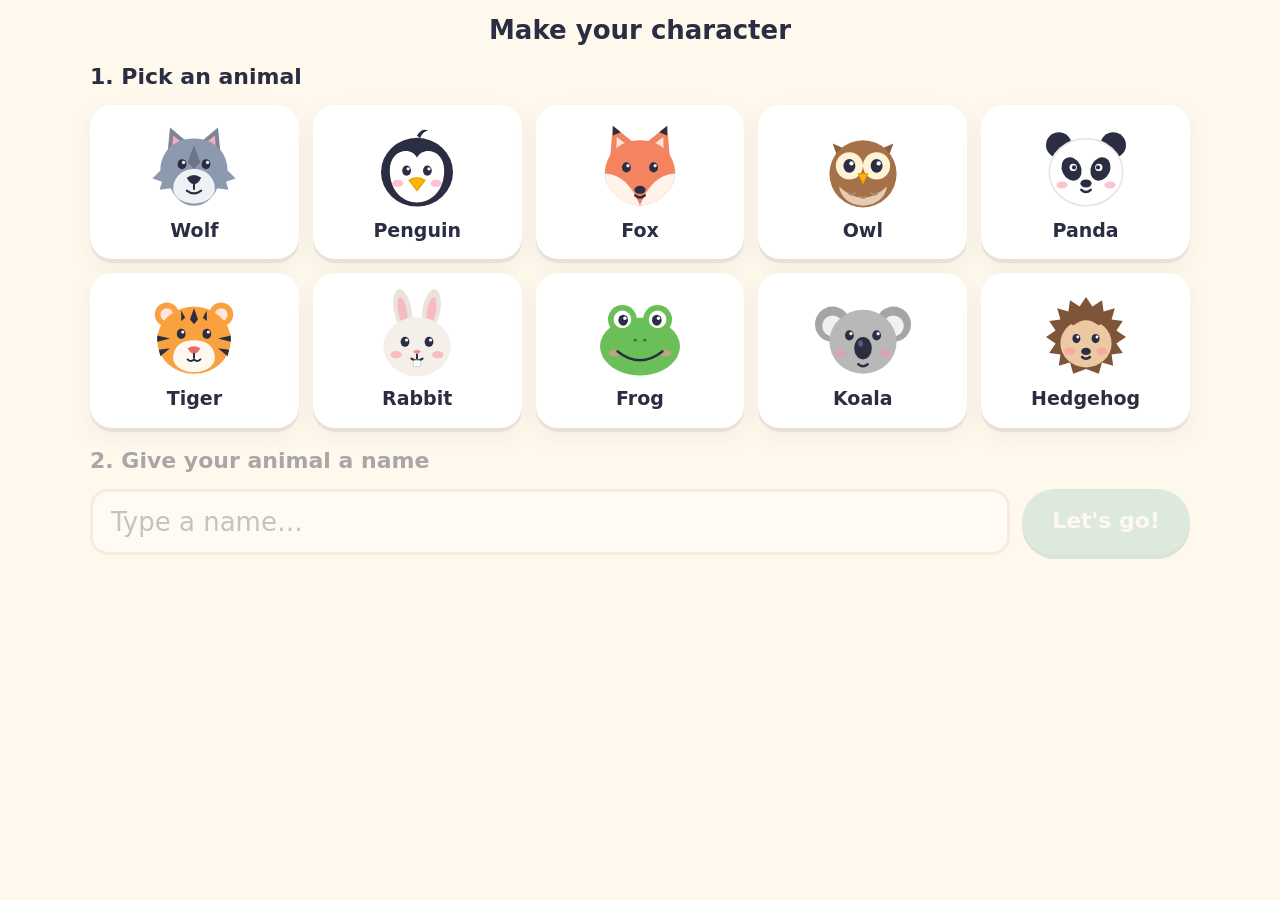
==== maths-classroom/index.html @ 8167c70f "Add Critter Classroom maths game at /maths-classroom/ Touch-friendly maths practice for iPad: column" ====
<!doctype html>
<html lang="en-GB">
<head>
  <meta charset="utf-8">
  <meta name="viewport" content="width=device-width, initial-scale=1, maximum-scale=1, viewport-fit=cover">
  <title>Critter Classroom</title>
  <meta name="description" content="A gentle maths game: practise column addition, subtraction, times tables and division, and build your own classroom.">
  <meta name="theme-color" content="#FFF8EC">
  <meta name="apple-mobile-web-app-capable" content="yes">
  <meta name="mobile-web-app-capable" content="yes">
  <meta name="apple-mobile-web-app-title" content="Critters">
  <meta name="apple-mobile-web-app-status-bar-style" content="default">
  <link rel="apple-touch-icon" href="apple-touch-icon.png">
  <link rel="icon" href="icon-192.png">
  <link rel="manifest" href="manifest.webmanifest">
  <link rel="stylesheet" href="css/style.css">
</head>
<body>
  <main id="app"></main>
  <noscript>Critter Classroom needs JavaScript turned on.</noscript>
  <script type="module" src="js/main.js"></script>
</body>
</html>
---- maths-classroom/css/style.css ----
:root {
  color-scheme: light;
  --bg: #FFF8EC;
  --card: #FFFFFF;
  --ink: #2B2D42;
  --muted: #6C6F80;
  --line: #EADFCB;
  --brand: #2A9D8F;
  --brand-dark: #1F7A6F;
  --add: #F4845F;
  --sub: #3A9AD9;
  --mul: #43AA8B;
  --div: #8E6CCF;
  --good: #2A9D8F;
  --oops: #F4A261;
  --reveal: #4D7CFE;
  --radius: 22px;
  --shadow: 0 4px 0 rgba(43, 45, 66, .08), 0 8px 24px rgba(43, 45, 66, .06);
  --font: ui-rounded, "SF Pro Rounded", "Nunito", "Arial Rounded MT Bold", system-ui, sans-serif;
}

* { box-sizing: border-box; }
html, body { margin: 0; }
body {
  background: var(--bg);
  color: var(--ink);
  font-family: var(--font);
  font-size: 18px;
  line-height: 1.4;
  -webkit-user-select: none;
  user-select: none;
  -webkit-tap-highlight-color: transparent;
  overscroll-behavior: none;
  min-height: 100dvh;
}
button, input { font: inherit; color: inherit; }
button { touch-action: manipulation; cursor: pointer; border: 0; background: none; }
input { -webkit-user-select: text; user-select: text; }
h1, h2, h3 { margin: 0; line-height: 1.15; }
.muted { color: var(--muted); }
.center-text { text-align: center; }

#app { min-height: 100dvh; padding: max(16px, env(safe-area-inset-top)) max(16px, env(safe-area-inset-right)) max(16px, env(safe-area-inset-bottom)) max(16px, env(safe-area-inset-left)); }
.screen { max-width: 1100px; margin: 0 auto; }
.screen.center { text-align: center; }

/* ---------- Buttons ---------- */
.btn {
  background: var(--brand); color: #fff; border-radius: 999px; padding: 12px 22px; font-weight: 700;
  box-shadow: 0 4px 0 var(--brand-dark); min-height: 48px; transition: transform .08s;
}
.btn:active { transform: translateY(3px); box-shadow: 0 1px 0 var(--brand-dark); }
.btn:disabled { opacity: .4; }
.btn.ghost { background: var(--card); color: var(--ink); box-shadow: 0 3px 0 var(--line); border: 2px solid var(--line); }
.btn.big { font-size: 22px; padding: 14px 30px; min-height: 60px; }
.btn.small { padding: 4px 0; width: 44px; min-height: 44px; font-size: 22px; }
.btn.danger { background: #E5484D; box-shadow: 0 4px 0 #B83236; color: #fff; }
.btn.ghost.danger { background: var(--card); color: #C2383D; box-shadow: 0 3px 0 var(--line); }
.btn.toggle { background: var(--card); color: var(--muted); border: 2px solid var(--line); box-shadow: 0 3px 0 var(--line); }
.btn.toggle.on { color: var(--brand-dark); border-color: var(--brand); }

.topbar { display: grid; grid-template-columns: auto 1fr auto; align-items: center; gap: 12px; margin-bottom: 16px; }
.topbar h2 { text-align: center; font-size: 26px; }
.toggles { display: flex; gap: 8px; flex-wrap: wrap; justify-content: flex-end; }

/* ---------- Animals ---------- */
.animal { display: block; width: 100%; height: auto; }
.bob { animation: bob 3s ease-in-out infinite; }
@keyframes bob { 50% { transform: translateY(-5px) rotate(-2deg); } }
.jump { animation: jump .6s ease; }
.jump-loop { animation: jump 1.2s ease infinite; }
@keyframes jump { 0%, 100% { transform: none; } 30% { transform: translateY(-18px) scale(1.06); } 60% { transform: translateY(0) scale(.97, 1.03); } }

/* ---------- Speech bubbles ---------- */
.bubble {
  position: relative; background: var(--card); border: 3px solid var(--line); border-radius: 20px;
  padding: 12px 16px; font-size: 19px; box-shadow: var(--shadow);
}
.bubble::before {
  content: ""; position: absolute; left: -14px; top: 22px; border: 8px solid transparent;
  border-right: 12px solid var(--line);
}
.bubble.big { font-size: 22px; }
.bubble.happy { border-color: var(--good); background: #E8F7F4; }
.bubble.happy::before { border-right-color: var(--good); }
.bubble.oops { border-color: var(--oops); background: #FFF3E6; }
.bubble.oops::before { border-right-color: var(--oops); }
.bubble.hint { border-color: #F2C94C; background: #FFFBEA; }
.bubble.hint::before { border-right-color: #F2C94C; }

/* ---------- Player select ---------- */
.title { font-size: clamp(40px, 7vw, 64px); margin-top: 3vh; color: var(--brand-dark); letter-spacing: -.01em; }
.title span { color: var(--add); }
.subtitle { font-size: 24px; color: var(--muted); margin: 8px 0 28px; }
.player-grid { display: flex; flex-wrap: wrap; gap: 20px; justify-content: center; }
.player-card {
  width: 200px; background: var(--card); border-radius: var(--radius); padding: 20px 16px; box-shadow: var(--shadow);
  display: flex; flex-direction: column; align-items: center; gap: 4px; border: 3px solid transparent;
}
.player-card:active { transform: scale(.97); }
.player-card .animal { width: 120px; }
.pname { font-size: 24px; font-weight: 800; }
.pmeta { font-size: 15px; color: var(--muted); }
.player-card.new { border: 3px dashed var(--line); background: transparent; box-shadow: none; justify-content: center; min-height: 220px; }
.plus { font-size: 60px; color: var(--brand); line-height: 1; }
.grownups {
  position: relative; overflow: hidden; margin-top: 48px; color: var(--muted); font-size: 15px;
  padding: 10px 18px; border-radius: 999px; border: 2px solid var(--line); -webkit-touch-callout: none;
}
.grownups .fill { position: absolute; inset: 0; width: 0; background: rgba(42, 157, 143, .2); }
.grownups.holding .fill { width: 100%; transition: width 2s linear; }

/* ---------- Create ---------- */
.step { font-size: 22px; font-weight: 800; margin: 12px 0; }
.animal-grid { display: grid; grid-template-columns: repeat(5, 1fr); gap: 14px; }
@media (max-width: 700px) { .animal-grid { grid-template-columns: repeat(3, 1fr); } }
.animal-pick {
  background: var(--card); border-radius: var(--radius); padding: 12px; box-shadow: var(--shadow);
  border: 4px solid transparent; display: flex; flex-direction: column; align-items: center; font-weight: 700; font-size: 19px;
}
.animal-pick .animal { width: 96px; }
.animal-pick.chosen { border-color: var(--brand); background: #E8F7F4; transform: scale(1.04); }
.name-step { margin-top: 18px; }
.name-step.disabled { opacity: .4; }
.name-row { display: flex; gap: 12px; flex-wrap: wrap; }
.name-row input {
  flex: 1; min-width: 220px; font-size: 26px; padding: 12px 18px; border-radius: 18px; border: 3px solid var(--line);
  background: var(--card); outline: none;
}
.name-row input:focus { border-color: var(--brand); }
.chips { display: flex; gap: 10px; margin-top: 12px; flex-wrap: wrap; }
.chip { background: var(--card); border: 2px solid var(--line); border-radius: 999px; padding: 8px 18px; font-size: 18px; min-height: 44px; }

/* ---------- Home ---------- */
.hello { display: flex; align-items: center; gap: 24px; margin: 4px 0 22px; }
.hello .animal { width: 130px; flex: none; }
.subject-grid { display: grid; grid-template-columns: repeat(2, 1fr); gap: 16px; }
.subject {
  background: var(--card); border-radius: var(--radius); box-shadow: var(--shadow); padding: 18px 20px; text-align: left;
  display: grid; grid-template-columns: 76px 1fr; grid-template-rows: auto auto auto; column-gap: 16px; border-bottom: 6px solid var(--c);
}
.subject:active { transform: translateY(2px); }
.sym {
  grid-row: 1 / 4; width: 76px; height: 76px; border-radius: 20px; background: var(--c); color: #fff;
  font-size: 50px; font-weight: 800; display: grid; place-items: center; align-self: center;
}
.sname { font-size: 26px; font-weight: 800; }
.slevel { font-size: 16px; color: var(--muted); }
.dots { display: flex; gap: 5px; margin-top: 8px; }
.dots i { width: 14px; height: 14px; border-radius: 50%; background: var(--line); }
.dots i.done { background: var(--c); }
.dots i.now { background: #fff; border: 3px solid var(--c); }
.classroom-btn {
  margin-top: 16px; width: 100%; display: flex; align-items: center; gap: 20px; background: var(--card);
  border-radius: var(--radius); box-shadow: var(--shadow); padding: 12px 20px 12px 12px; text-align: left; font-size: 20px;
}
.mini-room { width: 220px; flex: none; border-radius: 14px; overflow: hidden; display: block; }
.mini-room svg { display: block; width: 100%; height: auto; }

/* ---------- Round ---------- */
#app.is-round { height: 100dvh; overflow: hidden; }
.round { height: 100%; display: flex; flex-direction: column; max-width: 1200px; margin: 0 auto; }
.round-top { margin-bottom: 10px; }
.progress { display: flex; gap: 5px; justify-content: center; flex-wrap: wrap; }
.progress i { width: 16px; height: 16px; border-radius: 50%; background: var(--line); }
.progress i.ok { background: var(--good); }
.progress i.seen { background: #B9C7FF; }
.progress i.now { background: #fff; border: 3px solid var(--c); transform: scale(1.15); }
.timer { min-width: 64px; text-align: right; font-weight: 700; color: var(--muted); font-variant-numeric: tabular-nums; }
.round-main { flex: 1; min-height: 0; display: grid; grid-template-columns: 1fr auto; gap: 20px; }
.work { display: flex; flex-direction: column; min-height: 0; }
.coach { display: flex; align-items: flex-start; gap: 18px; min-height: 96px; }
.coach .animal { width: 88px; flex: none; }
.coach .bubble { flex: 1; }
.question { flex: 1; display: grid; place-items: center; min-height: 0; overflow: auto; padding: 8px 0; }

.pad {
  align-self: center; display: grid; grid-template-columns: repeat(3, var(--key)); gap: 12px;
  --key: clamp(68px, 9vh, 92px); transition: opacity .2s;
}
.key {
  height: var(--key); border-radius: 22px; background: var(--card); box-shadow: 0 5px 0 var(--line);
  border: 2px solid var(--line); font-size: 38px; font-weight: 800;
}
.key:active { transform: translateY(4px); box-shadow: 0 1px 0 var(--line); }
.key.back { font-size: 30px; color: var(--muted); }
.key.hint { font-size: 26px; display: flex; flex-direction: column; align-items: center; justify-content: center; line-height: 1; background: #FFFBEA; border-color: #F2E3A6; box-shadow: 0 5px 0 #F2E3A6; }
.key.hint small { font-size: 14px; color: #8A6D00; margin-top: 4px; }
.key.check { grid-column: span 2; background: var(--brand); color: #fff; border-color: var(--brand-dark); box-shadow: 0 5px 0 var(--brand-dark); font-size: 30px; }
.key.check.next { background: var(--c); border-color: rgba(0, 0, 0, .15); box-shadow: 0 5px 0 rgba(0, 0, 0, .2); }
.pad.locked .key:not(.check) { opacity: .35; }

/* fact questions */
.fact { display: flex; align-items: center; gap: 22px; font-size: clamp(56px, 9vw, 96px); font-weight: 800; font-variant-numeric: tabular-nums; }
.fact-box {
  min-width: 2.6em; height: 1.3em; font-size: 1em; border-radius: 24px; background: var(--card);
  border: 5px solid var(--line); display: grid; place-items: center; padding: 0 .2em;
}

/* column grids */
.grid {
  /* scale the boxes to fit the space: fewer columns → bigger boxes */
  --cell: clamp(44px, min(calc((100vw - 400px) / var(--cols, 8)), calc((100dvh - 260px) / var(--rows, 6))), 100px);
  display: inline-flex; flex-direction: column; font-variant-numeric: tabular-nums; }
.g-row { display: flex; }
.c {
  width: var(--cell); height: var(--cell); display: grid; place-items: center; position: relative;
  font-size: calc(var(--cell) * .66); font-weight: 800;
}
.r-head .c { height: calc(var(--cell) * .5); font-size: calc(var(--cell) * .26); color: var(--muted); font-weight: 700; }
.r-scratch-row .c { height: calc(var(--cell) * .62); }
.row-label { font-size: 12px !important; color: var(--muted); font-weight: 600 !important; text-align: center; line-height: 1; }
.op { color: var(--c); }
.r-answer { border-top: 5px solid var(--ink); margin-top: 4px; padding-top: 6px; }
.c.in {
  width: calc(var(--cell) - 6px); height: calc(var(--cell) - 6px); margin: 3px; border-radius: 14px;
  background: var(--card); border: 3px solid var(--line);
}
.c.in.active { border-color: var(--c); box-shadow: 0 0 0 4px color-mix(in srgb, var(--c) 30%, transparent); }
.c.in.wrong { border-color: var(--oops); background: #FFF3E6; animation: shake .4s; }
.c.in.right { border-color: var(--good); background: #E8F7F4; color: var(--brand-dark); }
.c.in.revealed { border-color: var(--reveal); background: #EEF2FF; color: var(--reveal); }
@keyframes shake { 25% { transform: translateX(-5px); } 75% { transform: translateX(5px); } }
.scratch {
  width: calc(var(--cell) * .52); height: calc(var(--cell) * .52); border-radius: 9px; border: 2px dashed #CFC3AC;
  font-size: calc(var(--cell) * .36); font-weight: 800; color: #B5562F; background: rgba(255, 255, 255, .6);
}
.scratch.active, .mini.active { border-color: var(--c); border-style: solid; background: #fff; }
.strike-btn { border-radius: 12px; }
.strike-btn.struck { color: #B9AFA0; }
.strike-btn.struck::after { content: ""; position: absolute; left: 18%; right: 18%; top: 50%; height: 4px; background: #B5562F; transform: rotate(-35deg); border-radius: 2px; }

/* bus stop */
.r-quotient { margin-bottom: 4px; }
.r-shelter .dividend { border-top: 5px solid var(--ink); }
.r-shelter .dividend.first { border-left: 5px solid var(--ink); border-top-left-radius: 18px; }
.divisor { color: var(--c); }
.kind-bus .c { width: calc(var(--cell) * 1.3); }
.kind-bus .c.in { width: calc(var(--cell) * 1.3 - 6px); }
.kind-bus .c.divisor, .kind-bus .c.rem { width: var(--cell); }
.mini {
  position: absolute; left: 4px; top: 8px; width: calc(var(--cell) * .46); height: calc(var(--cell) * .46);
  border-radius: 8px; border: 2px dashed #CFC3AC; font-size: calc(var(--cell) * .3); font-weight: 800; color: #B5562F;
  background: rgba(255, 255, 255, .7); display: grid; place-items: center; padding: 0;
}
.kind-bus .c.digit.dividend { padding-left: calc(var(--cell) * .42); }
.rem { font-size: calc(var(--cell) * .5); }

/* ---------- Results ---------- */
.results-top { display: flex; align-items: center; justify-content: center; gap: 28px; margin-top: 2vh; }
.results-top .animal { width: 150px; }
.results-top h2 { font-size: 40px; color: var(--c); text-align: left; }
.score { font-size: 26px; margin: 6px 0; text-align: left; }
.stars { font-size: 46px; color: #FFC233; margin: 0; text-align: left; letter-spacing: 4px; }
.stars span { color: var(--line); }
.level-msg { font-size: 22px; max-width: 700px; margin: 16px auto 4px; }
.time-msg { font-size: 19px; color: var(--muted); margin: 4px 0; }
.break { background: #E8F7F4; display: inline-block; padding: 10px 18px; border-radius: 16px; font-size: 18px; }
.results h3 { margin: 22px 0 14px; font-size: 24px; }
.reward-grid { display: flex; justify-content: center; gap: 18px; flex-wrap: wrap; }
.reward {
  width: 220px; background: var(--card); border-radius: var(--radius); box-shadow: var(--shadow); padding: 16px;
  display: flex; flex-direction: column; align-items: center; gap: 10px; font-size: 20px; font-weight: 700; border: 3px solid transparent;
  animation: popin .5s backwards;
}
.reward:nth-child(2) { animation-delay: .12s; }
.reward:nth-child(3) { animation-delay: .24s; }
.reward:active { border-color: var(--brand); transform: scale(.97); }
.reward svg { width: 100%; height: 130px; }
@keyframes popin { from { opacity: 0; transform: scale(.6); } }

/* ---------- Classroom ---------- */
.classroom { max-width: calc((100dvh - 230px) * 1.667); margin: 0 auto; border-radius: var(--radius); overflow: hidden; box-shadow: var(--shadow); border: 6px solid #fff; }
.classroom-svg { display: block; width: 100%; height: auto; }
.classroom-svg .fresh { animation: drop 1s cubic-bezier(.3, 1.6, .5, 1) backwards .2s; }
@keyframes drop { from { opacity: 0; transform: translateY(-60px) scale(.6); } }
.new-item { text-align: center; font-size: 22px; margin: 0 0 12px; }
.screen .center-text .btn { margin-top: 18px; }

/* ---------- Grown-ups ---------- */
.parents { max-width: 900px; -webkit-user-select: text; user-select: text; }
.parent-actions { display: flex; gap: 12px; margin: 12px 0 20px; flex-wrap: wrap; }
.parent-card { background: var(--card); border-radius: var(--radius); box-shadow: var(--shadow); padding: 18px; margin-bottom: 18px; }
.parent-card header { display: flex; align-items: center; gap: 14px; margin-bottom: 12px; }
.parent-card header .animal { width: 64px; flex: none; }
.parent-card header div { flex: 1; }
.lv-row { display: grid; grid-template-columns: 150px 1fr 44px 44px; gap: 8px; align-items: center; padding: 6px 0; border-top: 1px solid var(--line); }
.lv-name { font-weight: 800; }
.hist { width: 100%; border-collapse: collapse; margin-top: 12px; font-size: 16px; }
.hist th, .hist td { text-align: left; padding: 6px 4px; border-top: 1px solid var(--line); }
.hist th { color: var(--muted); font-weight: 600; }

/* ---------- Modal ---------- */
.modal-wrap { position: fixed; inset: 0; background: rgba(43, 45, 66, .35); display: grid; place-items: center; z-index: 10; padding: 16px; }
.modal { background: var(--card); border-radius: var(--radius); padding: 24px; max-width: 420px; font-size: 20px; text-align: center; box-shadow: var(--shadow); }
.modal p { margin: 0 0 10px; }
.modal-btns { display: flex; gap: 12px; justify-content: center; margin-top: 16px; }

/* ---------- Portrait / small screens ---------- */
@media (orientation: portrait), (max-width: 760px) {
  .round-main { grid-template-columns: 1fr; grid-template-rows: 1fr auto; gap: 12px; }
  .pad { justify-self: center; grid-template-columns: repeat(6, var(--key)); --key: clamp(60px, 8vh, 84px); }
  .key.check { grid-column: 1 / -1; }
  .grid { --cell: clamp(40px, min(calc((100vw - 60px) / var(--cols, 8)), calc((100dvh - 520px) / var(--rows, 6))), 100px); }
}
@media (max-width: 760px) {
  .subject-grid { grid-template-columns: 1fr; }
  .hello .animal { width: 90px; }
  .mini-room { width: 130px; }
  .topbar h2 { font-size: 20px; }
  .lv-row { grid-template-columns: 1fr 44px 44px; }
  .lv-row .lv-label { grid-column: 1; grid-row: 2; font-size: 15px; }
  .pad { --key: 64px; gap: 8px; }
}
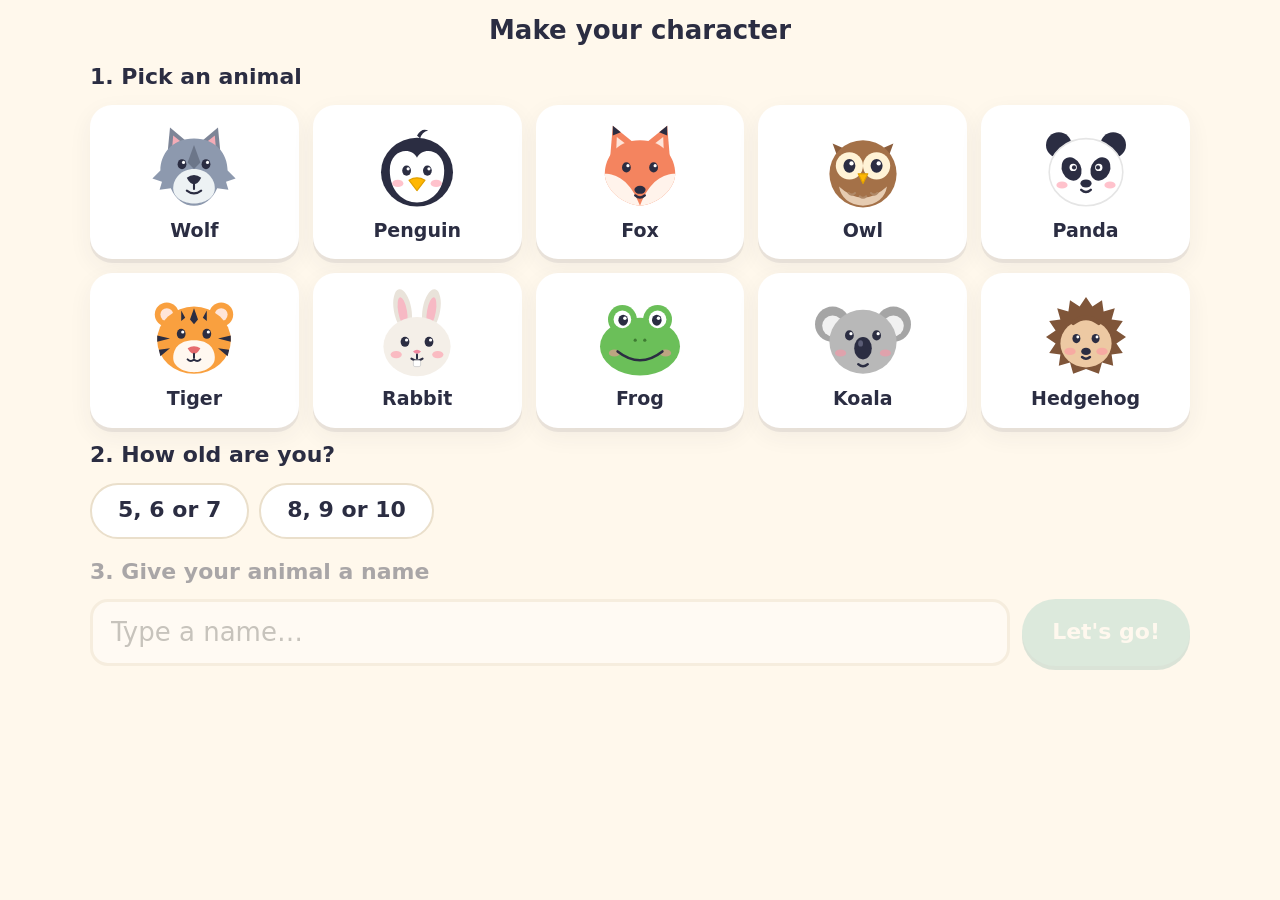
==== commit 563a541c: "Critter Classroom: dark mode, iPhone layouts, ages 5–7 questions - Switchable dark mode (follows the" ====
--- a/maths-classroom/index.html
+++ b/maths-classroom/index.html
@@ -13,6 +13,10 @@
   <link rel="apple-touch-icon" href="apple-touch-icon.png">
   <link rel="icon" href="icon-192.png">
   <link rel="manifest" href="manifest.webmanifest">
+  <script>
+    // Apply the saved light/dark choice before the page draws, so it doesn't flash.
+    try { var t = localStorage.getItem('critter-classroom-theme'); if (t === 'dark' || t === 'light') document.documentElement.dataset.theme = t; } catch (e) {}
+  </script>
   <link rel="stylesheet" href="css/style.css">
 </head>
 <body>
--- a/maths-classroom/css/style.css
+++ b/maths-classroom/css/style.css
@@ -1,26 +1,85 @@
+/* ---------- Colour tokens: light (default) ---------- */
 :root {
   color-scheme: light;
   --bg: #FFF8EC;
   --card: #FFFFFF;
+  --card-2: #FFFFFF;          /* answer boxes, key faces */
   --ink: #2B2D42;
   --muted: #6C6F80;
   --line: #EADFCB;
   --brand: #2A9D8F;
   --brand-dark: #1F7A6F;
+  --brand-ink: #1F7A6F;       /* brand-coloured text */
+  --on-brand: #FFFFFF;
+  --title-accent: #F4845F;
   --add: #F4845F;
   --sub: #3A9AD9;
   --mul: #43AA8B;
   --div: #8E6CCF;
   --good: #2A9D8F;
+  --good-bg: #E8F7F4;
   --oops: #F4A261;
+  --oops-bg: #FFF3E6;
+  --hint: #F2C94C;
+  --hint-bg: #FFFBEA;
+  --hint-line: #F2E3A6;
+  --hint-ink: #8A6D00;
   --reveal: #4D7CFE;
+  --reveal-bg: #EEF2FF;
+  --seen: #B9C7FF;
+  --scratch-line: #CFC3AC;
+  --scratch-bg: rgba(255, 255, 255, .6);
+  --scratch-ink: #B5562F;
+  --struck: #B9AFA0;
+  --star: #FFC233;
+  --danger: #E5484D;
+  --danger-dark: #B83236;
+  --danger-ink: #C2383D;
+  --overlay: rgba(43, 45, 66, .35);
+  --frame: #FFFFFF;           /* border round the classroom picture */
+  --art-filter: none;         /* dims the classroom picture in dark mode */
+  --animal-glow: none;        /* keeps dark animals visible on a dark page */
+  --shadow: 0 4px 0 rgba(43, 45, 66, .08), 0 8px 24px rgba(43, 45, 66, .06);
+
   --radius: 22px;
-  --shadow: 0 4px 0 rgba(43, 45, 66, .08), 0 8px 24px rgba(43, 45, 66, .06);
   --font: ui-rounded, "SF Pro Rounded", "Nunito", "Arial Rounded MT Bold", system-ui, sans-serif;
+}
+
+/* ---------- Colour tokens: dark ---------- */
+@media (prefers-color-scheme: dark) {
+  :root:not([data-theme="light"]) {
+    color-scheme: dark;
+    --bg: #1A1C29; --card: #262939; --card-2: #2E3245; --ink: #F2F0EA; --muted: #A4A7BA; --line: #3B3F57;
+    --brand: #2FAE9E; --brand-dark: #1D776C; --brand-ink: #5ED6C5; --on-brand: #FFFFFF; --title-accent: #FF9A76;
+    --add: #FF9270; --sub: #4FAEEA; --mul: #4FC29F; --div: #A585E6;
+    --good: #4FD1BE; --good-bg: #1E3A37; --oops: #F4A261; --oops-bg: #3B2C20;
+    --hint: #E9C46A; --hint-bg: #363020; --hint-line: #5A4E2C; --hint-ink: #F2D27A;
+    --reveal: #93ABFF; --reveal-bg: #262F57; --seen: #4A5AA0;
+    --scratch-line: #5B6080; --scratch-bg: rgba(255, 255, 255, .05); --scratch-ink: #FFB08A; --struck: #6B6F85;
+    --star: #FFC94D; --danger: #E5484D; --danger-dark: #A12A2E; --danger-ink: #FF8A8E;
+    --overlay: rgba(0, 0, 0, .6); --frame: #2E3245; --art-filter: brightness(.88) saturate(.95);
+    --animal-glow: drop-shadow(0 0 1.5px rgba(255, 255, 255, .55));
+    --shadow: 0 4px 0 rgba(0, 0, 0, .3), 0 8px 24px rgba(0, 0, 0, .25);
+  }
+}
+:root[data-theme="dark"] {
+  color-scheme: dark;
+  --bg: #1A1C29; --card: #262939; --card-2: #2E3245; --ink: #F2F0EA; --muted: #A4A7BA; --line: #3B3F57;
+  --brand: #2FAE9E; --brand-dark: #1D776C; --brand-ink: #5ED6C5; --on-brand: #FFFFFF; --title-accent: #FF9A76;
+  --add: #FF9270; --sub: #4FAEEA; --mul: #4FC29F; --div: #A585E6;
+  --good: #4FD1BE; --good-bg: #1E3A37; --oops: #F4A261; --oops-bg: #3B2C20;
+  --hint: #E9C46A; --hint-bg: #363020; --hint-line: #5A4E2C; --hint-ink: #F2D27A;
+  --reveal: #93ABFF; --reveal-bg: #262F57; --seen: #4A5AA0;
+  --scratch-line: #5B6080; --scratch-bg: rgba(255, 255, 255, .05); --scratch-ink: #FFB08A; --struck: #6B6F85;
+  --star: #FFC94D; --danger: #E5484D; --danger-dark: #A12A2E; --danger-ink: #FF8A8E;
+  --overlay: rgba(0, 0, 0, .6); --frame: #2E3245; --art-filter: brightness(.88) saturate(.95);
+  --animal-glow: drop-shadow(0 0 1.5px rgba(255, 255, 255, .55));
+  --shadow: 0 4px 0 rgba(0, 0, 0, .3), 0 8px 24px rgba(0, 0, 0, .25);
 }
 
 * { box-sizing: border-box; }
 html, body { margin: 0; }
+html { background: var(--bg); }
 body {
   background: var(--bg);
   color: var(--ink);
@@ -30,8 +89,10 @@
   -webkit-user-select: none;
   user-select: none;
   -webkit-tap-highlight-color: transparent;
+  -webkit-text-size-adjust: 100%;
   overscroll-behavior: none;
   min-height: 100dvh;
+  transition: background-color .25s, color .25s;
 }
 button, input { font: inherit; color: inherit; }
 button { touch-action: manipulation; cursor: pointer; border: 0; background: none; }
@@ -46,7 +107,7 @@
 
 /* ---------- Buttons ---------- */
 .btn {
-  background: var(--brand); color: #fff; border-radius: 999px; padding: 12px 22px; font-weight: 700;
+  background: var(--brand); color: var(--on-brand); border-radius: 999px; padding: 12px 22px; font-weight: 700;
   box-shadow: 0 4px 0 var(--brand-dark); min-height: 48px; transition: transform .08s;
 }
 .btn:active { transform: translateY(3px); box-shadow: 0 1px 0 var(--brand-dark); }
@@ -54,22 +115,24 @@
 .btn.ghost { background: var(--card); color: var(--ink); box-shadow: 0 3px 0 var(--line); border: 2px solid var(--line); }
 .btn.big { font-size: 22px; padding: 14px 30px; min-height: 60px; }
 .btn.small { padding: 4px 0; width: 44px; min-height: 44px; font-size: 22px; }
-.btn.danger { background: #E5484D; box-shadow: 0 4px 0 #B83236; color: #fff; }
-.btn.ghost.danger { background: var(--card); color: #C2383D; box-shadow: 0 3px 0 var(--line); }
-.btn.toggle { background: var(--card); color: var(--muted); border: 2px solid var(--line); box-shadow: 0 3px 0 var(--line); }
-.btn.toggle.on { color: var(--brand-dark); border-color: var(--brand); }
+.btn.danger { background: var(--danger); box-shadow: 0 4px 0 var(--danger-dark); color: #fff; }
+.btn.ghost.danger { background: var(--card); color: var(--danger-ink); box-shadow: 0 3px 0 var(--line); }
+.btn.toggle { background: var(--card); color: var(--muted); border: 2px solid var(--line); box-shadow: 0 3px 0 var(--line); white-space: nowrap; }
+.btn.toggle.on { color: var(--brand-ink); border-color: var(--brand); }
 
 .topbar { display: grid; grid-template-columns: auto 1fr auto; align-items: center; gap: 12px; margin-bottom: 16px; }
 .topbar h2 { text-align: center; font-size: 26px; }
 .toggles { display: flex; gap: 8px; flex-wrap: wrap; justify-content: flex-end; }
+.corner { display: flex; justify-content: flex-end; }
 
 /* ---------- Animals ---------- */
-.animal { display: block; width: 100%; height: auto; }
+.animal { display: block; width: 100%; height: auto; filter: var(--animal-glow); }
 .bob { animation: bob 3s ease-in-out infinite; }
 @keyframes bob { 50% { transform: translateY(-5px) rotate(-2deg); } }
 .jump { animation: jump .6s ease; }
 .jump-loop { animation: jump 1.2s ease infinite; }
 @keyframes jump { 0%, 100% { transform: none; } 30% { transform: translateY(-18px) scale(1.06); } 60% { transform: translateY(0) scale(.97, 1.03); } }
+@media (prefers-reduced-motion: reduce) { .bob, .jump, .jump-loop { animation: none; } }
 
 /* ---------- Speech bubbles ---------- */
 .bubble {
@@ -81,16 +144,16 @@
   border-right: 12px solid var(--line);
 }
 .bubble.big { font-size: 22px; }
-.bubble.happy { border-color: var(--good); background: #E8F7F4; }
+.bubble.happy { border-color: var(--good); background: var(--good-bg); }
 .bubble.happy::before { border-right-color: var(--good); }
-.bubble.oops { border-color: var(--oops); background: #FFF3E6; }
+.bubble.oops { border-color: var(--oops); background: var(--oops-bg); }
 .bubble.oops::before { border-right-color: var(--oops); }
-.bubble.hint { border-color: #F2C94C; background: #FFFBEA; }
-.bubble.hint::before { border-right-color: #F2C94C; }
+.bubble.hint { border-color: var(--hint); background: var(--hint-bg); }
+.bubble.hint::before { border-right-color: var(--hint); }
 
 /* ---------- Player select ---------- */
-.title { font-size: clamp(40px, 7vw, 64px); margin-top: 3vh; color: var(--brand-dark); letter-spacing: -.01em; }
-.title span { color: var(--add); }
+.title { font-size: clamp(40px, 7vw, 64px); margin-top: 2vh; color: var(--brand-ink); letter-spacing: -.01em; }
+.title span { color: var(--title-accent); }
 .subtitle { font-size: 24px; color: var(--muted); margin: 8px 0 28px; }
 .player-grid { display: flex; flex-wrap: wrap; gap: 20px; justify-content: center; }
 .player-card {
@@ -99,7 +162,7 @@
 }
 .player-card:active { transform: scale(.97); }
 .player-card .animal { width: 120px; }
-.pname { font-size: 24px; font-weight: 800; }
+.pname { font-size: 24px; font-weight: 800; overflow-wrap: anywhere; }
 .pmeta { font-size: 15px; color: var(--muted); }
 .player-card.new { border: 3px dashed var(--line); background: transparent; box-shadow: none; justify-content: center; min-height: 220px; }
 .plus { font-size: 60px; color: var(--brand); line-height: 1; }
@@ -107,24 +170,25 @@
   position: relative; overflow: hidden; margin-top: 48px; color: var(--muted); font-size: 15px;
   padding: 10px 18px; border-radius: 999px; border: 2px solid var(--line); -webkit-touch-callout: none;
 }
-.grownups .fill { position: absolute; inset: 0; width: 0; background: rgba(42, 157, 143, .2); }
+.grownups .fill { position: absolute; inset: 0; width: 0; background: color-mix(in srgb, var(--brand) 25%, transparent); }
 .grownups.holding .fill { width: 100%; transition: width 2s linear; }
 
 /* ---------- Create ---------- */
 .step { font-size: 22px; font-weight: 800; margin: 12px 0; }
 .animal-grid { display: grid; grid-template-columns: repeat(5, 1fr); gap: 14px; }
-@media (max-width: 700px) { .animal-grid { grid-template-columns: repeat(3, 1fr); } }
 .animal-pick {
   background: var(--card); border-radius: var(--radius); padding: 12px; box-shadow: var(--shadow);
   border: 4px solid transparent; display: flex; flex-direction: column; align-items: center; font-weight: 700; font-size: 19px;
 }
-.animal-pick .animal { width: 96px; }
-.animal-pick.chosen { border-color: var(--brand); background: #E8F7F4; transform: scale(1.04); }
+.animal-pick .animal { width: 96px; max-width: 100%; }
+.animal-pick.chosen { border-color: var(--brand); background: var(--good-bg); transform: scale(1.04); }
+.chip.age { font-size: 22px; padding: 10px 26px; min-height: 56px; font-weight: 700; }
+.chip.age.chosen { border-color: var(--brand); background: var(--good-bg); color: var(--brand-ink); }
 .name-step { margin-top: 18px; }
 .name-step.disabled { opacity: .4; }
 .name-row { display: flex; gap: 12px; flex-wrap: wrap; }
 .name-row input {
-  flex: 1; min-width: 220px; font-size: 26px; padding: 12px 18px; border-radius: 18px; border: 3px solid var(--line);
+  flex: 1; min-width: 200px; font-size: 26px; padding: 12px 18px; border-radius: 18px; border: 3px solid var(--line);
   background: var(--card); outline: none;
 }
 .name-row input:focus { border-color: var(--brand); }
@@ -146,15 +210,15 @@
 }
 .sname { font-size: 26px; font-weight: 800; }
 .slevel { font-size: 16px; color: var(--muted); }
-.dots { display: flex; gap: 5px; margin-top: 8px; }
+.dots { display: flex; gap: 5px; margin-top: 8px; flex-wrap: wrap; }
 .dots i { width: 14px; height: 14px; border-radius: 50%; background: var(--line); }
 .dots i.done { background: var(--c); }
-.dots i.now { background: #fff; border: 3px solid var(--c); }
+.dots i.now { background: var(--card); border: 3px solid var(--c); }
 .classroom-btn {
   margin-top: 16px; width: 100%; display: flex; align-items: center; gap: 20px; background: var(--card);
   border-radius: var(--radius); box-shadow: var(--shadow); padding: 12px 20px 12px 12px; text-align: left; font-size: 20px;
 }
-.mini-room { width: 220px; flex: none; border-radius: 14px; overflow: hidden; display: block; }
+.mini-room { width: 220px; flex: none; border-radius: 14px; overflow: hidden; display: block; filter: var(--art-filter); }
 .mini-room svg { display: block; width: 100%; height: auto; }
 
 /* ---------- Round ---------- */
@@ -164,8 +228,8 @@
 .progress { display: flex; gap: 5px; justify-content: center; flex-wrap: wrap; }
 .progress i { width: 16px; height: 16px; border-radius: 50%; background: var(--line); }
 .progress i.ok { background: var(--good); }
-.progress i.seen { background: #B9C7FF; }
-.progress i.now { background: #fff; border: 3px solid var(--c); transform: scale(1.15); }
+.progress i.seen { background: var(--seen); }
+.progress i.now { background: var(--card); border: 3px solid var(--c); transform: scale(1.15); }
 .timer { min-width: 64px; text-align: right; font-weight: 700; color: var(--muted); font-variant-numeric: tabular-nums; }
 .round-main { flex: 1; min-height: 0; display: grid; grid-template-columns: 1fr auto; gap: 20px; }
 .work { display: flex; flex-direction: column; min-height: 0; }
@@ -179,29 +243,39 @@
   --key: clamp(68px, 9vh, 92px); transition: opacity .2s;
 }
 .key {
-  height: var(--key); border-radius: 22px; background: var(--card); box-shadow: 0 5px 0 var(--line);
-  border: 2px solid var(--line); font-size: 38px; font-weight: 800;
+  height: var(--key); border-radius: 22px; background: var(--card-2); box-shadow: 0 5px 0 var(--line);
+  border: 2px solid var(--line); font-size: calc(var(--key) * .42); font-weight: 800;
 }
 .key:active { transform: translateY(4px); box-shadow: 0 1px 0 var(--line); }
-.key.back { font-size: 30px; color: var(--muted); }
-.key.hint { font-size: 26px; display: flex; flex-direction: column; align-items: center; justify-content: center; line-height: 1; background: #FFFBEA; border-color: #F2E3A6; box-shadow: 0 5px 0 #F2E3A6; }
-.key.hint small { font-size: 14px; color: #8A6D00; margin-top: 4px; }
-.key.check { grid-column: span 2; background: var(--brand); color: #fff; border-color: var(--brand-dark); box-shadow: 0 5px 0 var(--brand-dark); font-size: 30px; }
-.key.check.next { background: var(--c); border-color: rgba(0, 0, 0, .15); box-shadow: 0 5px 0 rgba(0, 0, 0, .2); }
+.key.back { font-size: calc(var(--key) * .33); color: var(--muted); }
+.key.hint { font-size: calc(var(--key) * .28); display: flex; flex-direction: column; align-items: center; justify-content: center; line-height: 1; background: var(--hint-bg); border-color: var(--hint-line); box-shadow: 0 5px 0 var(--hint-line); }
+.key.hint small { font-size: 14px; color: var(--hint-ink); margin-top: 4px; }
+.key.check { grid-column: span 2; background: var(--brand); color: var(--on-brand); border-color: var(--brand-dark); box-shadow: 0 5px 0 var(--brand-dark); font-size: calc(var(--key) * .33); }
+.key.check.next { background: var(--c); color: #fff; border-color: rgba(0, 0, 0, .15); box-shadow: 0 5px 0 rgba(0, 0, 0, .25); }
 .pad.locked .key:not(.check) { opacity: .35; }
 
 /* fact questions */
-.fact { display: flex; align-items: center; gap: 22px; font-size: clamp(56px, 9vw, 96px); font-weight: 800; font-variant-numeric: tabular-nums; }
-.fact-box {
-  min-width: 2.6em; height: 1.3em; font-size: 1em; border-radius: 24px; background: var(--card);
-  border: 5px solid var(--line); display: grid; place-items: center; padding: 0 .2em;
-}
+.fact { display: flex; align-items: center; gap: .25em; font-size: clamp(44px, min(9vw, 11vh), 96px); font-weight: 800; font-variant-numeric: tabular-nums; flex-wrap: wrap; justify-content: center; }
+/* geometry only: colours come from the .c.in state rules (active, wrong, right, revealed) */
+.c.in.fact-box { width: auto; min-width: 2.6em; height: 1.3em; margin: 0; font-size: 1em; border-radius: 24px; border-width: 5px; padding: 0 .2em; }
+
+/* dots to count (ages 5–7, first levels) */
+.fact-wrap { display: flex; flex-direction: column; align-items: center; }
+.counters { --dot: clamp(18px, min(4.6vh, 5.5vw), 42px); display: flex; align-items: center; justify-content: center; gap: calc(var(--dot) * .9); margin-top: 20px; flex-wrap: wrap; }
+.counters .grp { display: flex; flex-direction: column; gap: calc(var(--dot) * .35); }
+.counters .five { display: flex; gap: calc(var(--dot) * .3); }
+.counters i { width: var(--dot); height: var(--dot); border-radius: 50%; background: var(--c); position: relative; }
+.counters .gb i { background: var(--brand); }
+.counters i.x { background: transparent; border: 3px solid var(--struck); }
+.counters i.x::after { content: ""; position: absolute; left: 50%; top: -15%; width: 3px; height: 130%; background: var(--struck); transform: translateX(-50%) rotate(45deg); border-radius: 2px; }
+.counters .plus { font-size: calc(var(--dot) * 1.4); font-weight: 800; color: var(--muted); }
 
 /* column grids */
 .grid {
   /* scale the boxes to fit the space: fewer columns → bigger boxes */
   --cell: clamp(44px, min(calc((100vw - 400px) / var(--cols, 8)), calc((100dvh - 260px) / var(--rows, 6))), 100px);
-  display: inline-flex; flex-direction: column; font-variant-numeric: tabular-nums; }
+  display: inline-flex; flex-direction: column; font-variant-numeric: tabular-nums;
+}
 .g-row { display: flex; }
 .c {
   width: var(--cell); height: var(--cell); display: grid; place-items: center; position: relative;
@@ -214,21 +288,21 @@
 .r-answer { border-top: 5px solid var(--ink); margin-top: 4px; padding-top: 6px; }
 .c.in {
   width: calc(var(--cell) - 6px); height: calc(var(--cell) - 6px); margin: 3px; border-radius: 14px;
-  background: var(--card); border: 3px solid var(--line);
+  background: var(--card-2); border: 3px solid var(--line);
 }
 .c.in.active { border-color: var(--c); box-shadow: 0 0 0 4px color-mix(in srgb, var(--c) 30%, transparent); }
-.c.in.wrong { border-color: var(--oops); background: #FFF3E6; animation: shake .4s; }
-.c.in.right { border-color: var(--good); background: #E8F7F4; color: var(--brand-dark); }
-.c.in.revealed { border-color: var(--reveal); background: #EEF2FF; color: var(--reveal); }
+.c.in.wrong { border-color: var(--oops); background: var(--oops-bg); animation: shake .4s; }
+.c.in.right { border-color: var(--good); background: var(--good-bg); color: var(--brand-ink); }
+.c.in.revealed { border-color: var(--reveal); background: var(--reveal-bg); color: var(--reveal); }
 @keyframes shake { 25% { transform: translateX(-5px); } 75% { transform: translateX(5px); } }
 .scratch {
-  width: calc(var(--cell) * .52); height: calc(var(--cell) * .52); border-radius: 9px; border: 2px dashed #CFC3AC;
-  font-size: calc(var(--cell) * .36); font-weight: 800; color: #B5562F; background: rgba(255, 255, 255, .6);
-}
-.scratch.active, .mini.active { border-color: var(--c); border-style: solid; background: #fff; }
+  width: calc(var(--cell) * .52); height: calc(var(--cell) * .52); border-radius: 9px; border: 2px dashed var(--scratch-line);
+  font-size: calc(var(--cell) * .36); font-weight: 800; color: var(--scratch-ink); background: var(--scratch-bg); padding: 0;
+}
+.scratch.active, .mini.active { border-color: var(--c); border-style: solid; background: var(--card-2); }
 .strike-btn { border-radius: 12px; }
-.strike-btn.struck { color: #B9AFA0; }
-.strike-btn.struck::after { content: ""; position: absolute; left: 18%; right: 18%; top: 50%; height: 4px; background: #B5562F; transform: rotate(-35deg); border-radius: 2px; }
+.strike-btn.struck { color: var(--struck); }
+.strike-btn.struck::after { content: ""; position: absolute; left: 18%; right: 18%; top: 50%; height: 4px; background: var(--scratch-ink); transform: rotate(-35deg); border-radius: 2px; }
 
 /* bus stop */
 .r-quotient { margin-bottom: 4px; }
@@ -240,8 +314,8 @@
 .kind-bus .c.divisor, .kind-bus .c.rem { width: var(--cell); }
 .mini {
   position: absolute; left: 4px; top: 8px; width: calc(var(--cell) * .46); height: calc(var(--cell) * .46);
-  border-radius: 8px; border: 2px dashed #CFC3AC; font-size: calc(var(--cell) * .3); font-weight: 800; color: #B5562F;
-  background: rgba(255, 255, 255, .7); display: grid; place-items: center; padding: 0;
+  border-radius: 8px; border: 2px dashed var(--scratch-line); font-size: calc(var(--cell) * .3); font-weight: 800; color: var(--scratch-ink);
+  background: var(--scratch-bg); display: grid; place-items: center; padding: 0;
 }
 .kind-bus .c.digit.dividend { padding-left: calc(var(--cell) * .42); }
 .rem { font-size: calc(var(--cell) * .5); }
@@ -251,11 +325,11 @@
 .results-top .animal { width: 150px; }
 .results-top h2 { font-size: 40px; color: var(--c); text-align: left; }
 .score { font-size: 26px; margin: 6px 0; text-align: left; }
-.stars { font-size: 46px; color: #FFC233; margin: 0; text-align: left; letter-spacing: 4px; }
+.stars { font-size: 46px; color: var(--star); margin: 0; text-align: left; letter-spacing: 4px; }
 .stars span { color: var(--line); }
 .level-msg { font-size: 22px; max-width: 700px; margin: 16px auto 4px; }
 .time-msg { font-size: 19px; color: var(--muted); margin: 4px 0; }
-.break { background: #E8F7F4; display: inline-block; padding: 10px 18px; border-radius: 16px; font-size: 18px; }
+.break { background: var(--good-bg); display: inline-block; padding: 10px 18px; border-radius: 16px; font-size: 18px; }
 .results h3 { margin: 22px 0 14px; font-size: 24px; }
 .reward-grid { display: flex; justify-content: center; gap: 18px; flex-wrap: wrap; }
 .reward {
@@ -266,12 +340,12 @@
 .reward:nth-child(2) { animation-delay: .12s; }
 .reward:nth-child(3) { animation-delay: .24s; }
 .reward:active { border-color: var(--brand); transform: scale(.97); }
-.reward svg { width: 100%; height: 130px; }
+.reward svg { width: 100%; height: 130px; filter: var(--animal-glow); }
 @keyframes popin { from { opacity: 0; transform: scale(.6); } }
 
 /* ---------- Classroom ---------- */
-.classroom { max-width: calc((100dvh - 230px) * 1.667); margin: 0 auto; border-radius: var(--radius); overflow: hidden; box-shadow: var(--shadow); border: 6px solid #fff; }
-.classroom-svg { display: block; width: 100%; height: auto; }
+.classroom { max-width: calc((100dvh - 230px) * 1.667); margin: 0 auto; border-radius: var(--radius); overflow: hidden; box-shadow: var(--shadow); border: 6px solid var(--frame); }
+.classroom-svg { display: block; width: 100%; height: auto; filter: var(--art-filter); }
 .classroom-svg .fresh { animation: drop 1s cubic-bezier(.3, 1.6, .5, 1) backwards .2s; }
 @keyframes drop { from { opacity: 0; transform: translateY(-60px) scale(.6); } }
 .new-item { text-align: center; font-size: 22px; margin: 0 0 12px; }
@@ -284,6 +358,10 @@
 .parent-card header { display: flex; align-items: center; gap: 14px; margin-bottom: 12px; }
 .parent-card header .animal { width: 64px; flex: none; }
 .parent-card header div { flex: 1; }
+.band-row { display: flex; align-items: center; gap: 12px; flex-wrap: wrap; margin-bottom: 10px; }
+.seg { display: flex; gap: 8px; }
+.btn.seg-btn { padding: 8px 16px; min-height: 44px; font-size: 17px; }
+.btn.seg-btn.on { background: var(--brand); color: var(--on-brand); }
 .lv-row { display: grid; grid-template-columns: 150px 1fr 44px 44px; gap: 8px; align-items: center; padding: 6px 0; border-top: 1px solid var(--line); }
 .lv-name { font-weight: 800; }
 .hist { width: 100%; border-collapse: collapse; margin-top: 12px; font-size: 16px; }
@@ -291,12 +369,14 @@
 .hist th { color: var(--muted); font-weight: 600; }
 
 /* ---------- Modal ---------- */
-.modal-wrap { position: fixed; inset: 0; background: rgba(43, 45, 66, .35); display: grid; place-items: center; z-index: 10; padding: 16px; }
+.modal-wrap { position: fixed; inset: 0; background: var(--overlay); display: grid; place-items: center; z-index: 10; padding: 16px; }
 .modal { background: var(--card); border-radius: var(--radius); padding: 24px; max-width: 420px; font-size: 20px; text-align: center; box-shadow: var(--shadow); }
 .modal p { margin: 0 0 10px; }
-.modal-btns { display: flex; gap: 12px; justify-content: center; margin-top: 16px; }
-
-/* ---------- Portrait / small screens ---------- */
+.modal-btns { display: flex; gap: 12px; justify-content: center; margin-top: 16px; flex-wrap: wrap; }
+
+/* ================================================================
+   Tablet portrait: number pad goes underneath the sum
+   ================================================================ */
 @media (orientation: portrait), (max-width: 760px) {
   .round-main { grid-template-columns: 1fr; grid-template-rows: 1fr auto; gap: 12px; }
   .pad { justify-self: center; grid-template-columns: repeat(6, var(--key)); --key: clamp(60px, 8vh, 84px); }
@@ -310,5 +390,118 @@
   .topbar h2 { font-size: 20px; }
   .lv-row { grid-template-columns: 1fr 44px 44px; }
   .lv-row .lv-label { grid-column: 1; grid-row: 2; font-size: 15px; }
-  .pad { --key: 64px; gap: 8px; }
-}
+  .animal-grid { grid-template-columns: repeat(5, 1fr); gap: 8px; }
+  .animal-pick { padding: 8px 4px; font-size: 15px; border-width: 3px; border-radius: 16px; }
+}
+
+/* ================================================================
+   iPhone (portrait): everything tighter, toggles become icons,
+   progress dots get their own row
+   ================================================================ */
+@media (max-width: 520px) {
+  body { font-size: 16px; }
+  #app { padding-left: max(12px, env(safe-area-inset-left)); padding-right: max(12px, env(safe-area-inset-right)); padding-top: max(10px, env(safe-area-inset-top)); padding-bottom: max(10px, env(safe-area-inset-bottom)); }
+  .btn { padding: 10px 16px; min-height: 44px; }
+  .btn.big { font-size: 20px; padding: 12px 24px; min-height: 54px; }
+  .toggle .lbl, .ghost .lbl { display: none; }
+  .btn.toggle { padding: 8px 12px; font-size: 18px; }
+  .topbar { gap: 8px; margin-bottom: 12px; }
+  .topbar h2 { font-size: 19px; }
+
+  .title { font-size: 40px; }
+  .subtitle { font-size: 19px; margin-bottom: 20px; }
+  .player-grid { gap: 12px; }
+  .player-card { width: calc(50% - 6px); padding: 14px 10px; }
+  .player-card .animal { width: 84px; }
+  .player-card.new { min-height: 160px; }
+  .pname { font-size: 20px; }
+  .grownups { margin-top: 32px; }
+
+  .step { font-size: 18px; margin: 10px 0 8px; }
+  .animal-grid { grid-template-columns: repeat(4, 1fr); }
+  .name-row input { font-size: 22px; min-width: 0; width: 100%; flex-basis: 100%; }
+  .name-row .go { width: 100%; }
+  .chip { font-size: 16px; padding: 6px 14px; }
+
+  .hello { gap: 14px; margin-bottom: 16px; }
+  .hello .animal { width: 72px; }
+  .bubble { font-size: 16px; padding: 10px 12px; border-radius: 16px; }
+  .bubble.big { font-size: 17px; }
+  .bubble::before { top: 16px; }
+  .subject-grid { gap: 10px; }
+  .subject { padding: 12px 14px; grid-template-columns: 56px 1fr; column-gap: 12px; border-bottom-width: 5px; }
+  .sym { width: 56px; height: 56px; font-size: 36px; border-radius: 16px; }
+  .sname { font-size: 21px; }
+  .slevel { font-size: 14px; }
+  .dots i { width: 11px; height: 11px; }
+  .dots i.now { border-width: 2px; }
+  .classroom-btn { font-size: 16px; gap: 12px; padding: 10px; }
+  .mini-room { width: 110px; border-radius: 10px; }
+
+  /* round screen */
+  .round-top { grid-template-columns: auto 1fr; grid-template-areas: "stop timer" "progress progress"; row-gap: 8px; margin-bottom: 6px; }
+  .round-top > .btn { grid-area: stop; }
+  .round-top .timer { grid-area: timer; }
+  .round-top .progress { grid-area: progress; }
+  .progress { gap: 4px; flex-wrap: nowrap; }
+  .progress i { width: 12px; height: 12px; flex: none; }
+  .progress i.now { border-width: 2px; }
+  .coach { gap: 12px; min-height: 64px; }
+  .coach .animal { width: 52px; }
+  .round-main { gap: 8px; }
+  .pad { --key: min(54px, calc((100vw - 24px - 40px) / 6)); gap: 8px; }
+  .key { height: calc(var(--key) * 1.2); border-radius: 14px; box-shadow: 0 4px 0 var(--line); }
+  .key.hint small { font-size: 10px; margin-top: 2px; }
+  .key.check { box-shadow: 0 4px 0 var(--brand-dark); }
+  .grid { --cell: clamp(32px, min(calc((100vw - 28px) / var(--cols, 8)), calc((100dvh - 380px) / var(--rows, 6))), 80px); }
+  .c.in { border-radius: 10px; border-width: 2px; }
+  .r-answer { border-top-width: 4px; }
+  .row-label { font-size: 9px !important; }
+  .c.in.fact-box { border-width: 4px; border-radius: 18px; }
+
+  /* results */
+  .results-top { gap: 16px; margin-top: 4px; }
+  .results-top .animal { width: 90px; }
+  .results-top h2 { font-size: 28px; }
+  .score { font-size: 19px; }
+  .stars { font-size: 34px; }
+  .level-msg { font-size: 17px; }
+  .break { font-size: 15px; }
+  .results h3 { font-size: 19px; margin: 16px 0 10px; }
+  .reward-grid { display: grid; grid-template-columns: repeat(3, 1fr); gap: 8px; }
+  .reward { width: auto; padding: 10px 6px; font-size: 14px; gap: 6px; border-radius: 16px; }
+  .reward svg { height: 72px; }
+
+  /* classroom */
+  .new-item { font-size: 17px; }
+  .classroom { border-width: 4px; border-radius: 16px; }
+
+  .parent-card { padding: 14px; }
+  .hist { font-size: 14px; }
+  .modal { font-size: 17px; padding: 18px; }
+}
+
+/* ================================================================
+   iPhone (landscape): very short screen — pad to the side, smaller coach
+   ================================================================ */
+@media (orientation: landscape) and (max-height: 500px) {
+  #app { padding-top: max(8px, env(safe-area-inset-top)); padding-bottom: max(8px, env(safe-area-inset-bottom)); }
+  .round-top { margin-bottom: 4px; }
+  .round-top .btn { min-height: 36px; padding: 6px 14px; }
+  .progress i { width: 11px; height: 11px; }
+  .coach { min-height: 0; gap: 10px; }
+  .coach .animal { width: 40px; }
+  .bubble { font-size: 14px; padding: 6px 10px; border-radius: 14px; }
+  .bubble::before { top: 10px; }
+  .round-main { grid-template-columns: 1fr auto; grid-template-rows: none; gap: 12px; }
+  .pad { --key: calc((100dvh - 110px) / 5); grid-template-columns: repeat(3, var(--key)); gap: 6px; }
+  .key { border-radius: 12px; box-shadow: 0 3px 0 var(--line); }
+  .key.check { grid-column: span 2; }
+  .key.hint small { display: none; }
+  .grid { --cell: clamp(26px, min(calc((100vw - 3 * (100dvh - 110px) / 5 - 80px) / var(--cols, 8)), calc((100dvh - 120px) / var(--rows, 6))), 70px); }
+  .fact { font-size: clamp(36px, 14vh, 64px); }
+  .hello .animal { width: 64px; }
+  .subject-grid { grid-template-columns: repeat(2, 1fr); }
+  .results-top .animal { width: 80px; }
+  .classroom { max-width: calc((100dvh - 120px) * 1.667); }
+}
